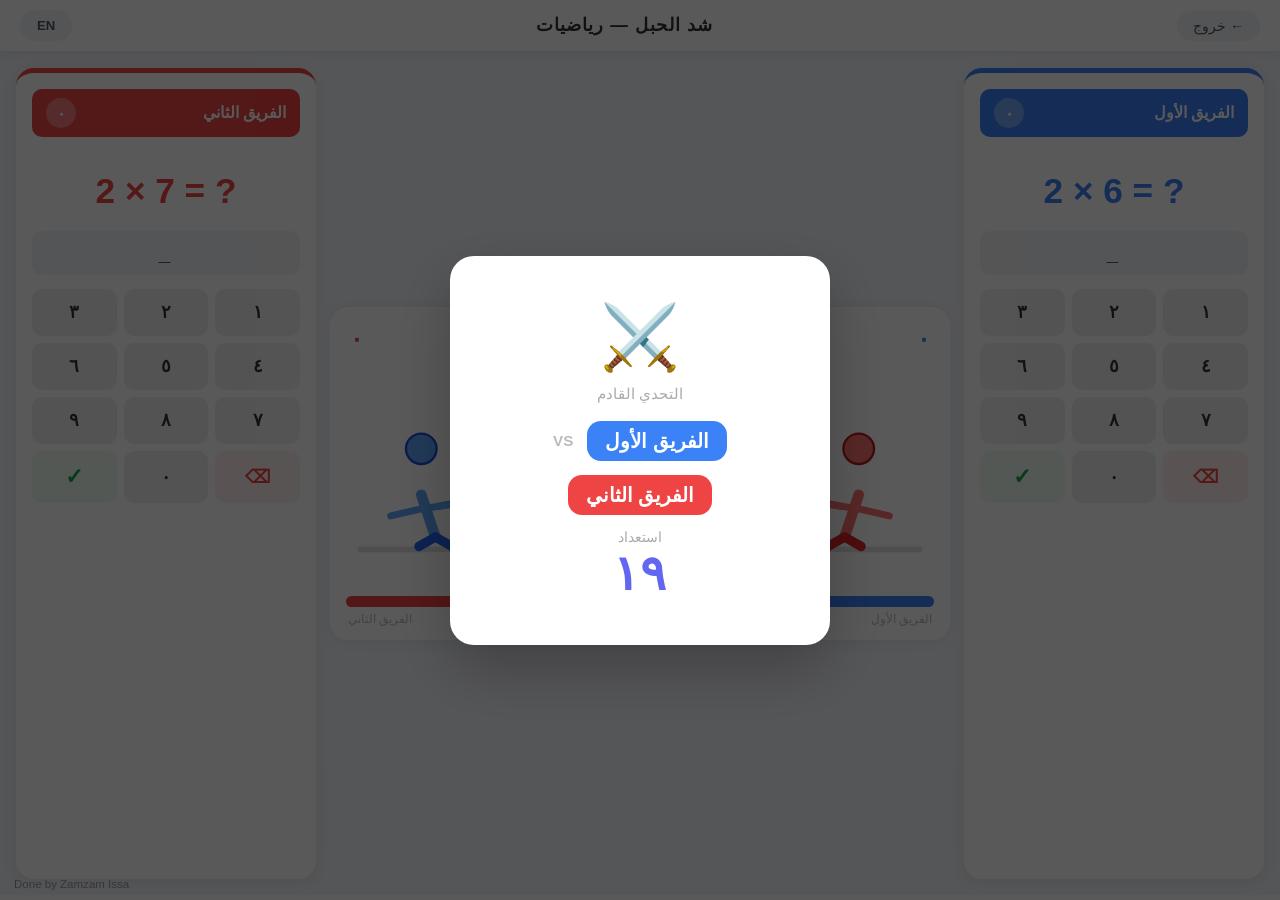
==== Game.html @ d0cdbcdf "Add شد الحبل math game (vanilla HTML/CSS/JS) Competitive tug-of-war math game for 2 players or 2 tea" ====
<!DOCTYPE html>
<html lang="ar">
<head>
  <title>Game Start-Game Calculator</title>
  <meta charset="utf-8">
  <meta name="description" content="Turning ideas into functional apps with a background in software development.">
  <meta name="keywords" content="html,css,javascript">
  <meta name="author" content="Zamzam Issa Al Balushi">
  <meta name="viewport" content="width=device-width, initial-scale=1.0">
  <link rel="stylesheet" href="style.css">
  <script src="lang.js"></script>
</head>
<body>
<!--Header-->
  <div id="game-container">
    <div class="headerForWebsite">
      <button id="homeButton" data-i18n="exitBtn" onclick="goHome()">← خروج</button>
      <h3 id="gameTitle" data-i18n="gameTitle">شد الحبل — رياضيات</h3>
      <div class="header-right">
        <button type="button" id="langToggle" class="lang-toggle" onclick="toggleLang()">EN</button>
        <span id="roundInfo" class="round-info" style="display:none;"></span>
        <div class="gettime" id="tim">⏱ <span id="time">--:--</span></div>
      </div>
    </div>
  </div>

  <div class="gmain">
    <!-- Team 1 -->
    <div class="tp tp1" id="p1">
      <div class="tbadge tbadge1">
        <div class="tname-wrap">
          <span id="lb1" class="tname">الفريق 1</span>
          <span id="lp1" class="tplayer"></span>
        </div>
        <div class="tsc" id="sc1">0</div>
      </div>
      <div class="tq" id="q1">? = 6 × 2</div>
      <div class="tinp" id="in1">_</div>
      <div class="numpad" id="np1"></div>
    </div>

    <!-- Tug Center -->
    <div class="tc">
      <div class="tbox">
        <div class="tscore">
          <span style="color:#3b82f6" id="sc1c">0</span>
          <span style="color:#bbb;font-weight:400;font-size:.85em" data-i18n="pointsLabel">النقاط</span>
          <span style="color:#ef4444" id="sc2c">0</span>
        </div>

        <svg viewBox="0 0 500 185" xmlns="http://www.w3.org/2000/svg" style="width:100%">
          <!-- Ground -->
          <rect x="10" y="156" width="480" height="5" rx="2.5" fill="#e0e0e0"/>
          <!-- Center dashed -->
          <line x1="250" y1="42" x2="250" y2="161" stroke="#ddd" stroke-width="2" stroke-dasharray="6,4"/>

          <!-- ROPE -->
          <line id="rope" x1="148" y1="106" x2="352" y2="106" stroke="#a0712a" stroke-width="5" stroke-linecap="round"/>

          <!-- FLAG -->
          <g id="flag" transform="translate(250,106)">
            <rect x="-2.5" y="-24" width="5" height="34" fill="#555" rx="1"/>
            <polygon points="2.5,-24 28,-14 2.5,-4" fill="#ef4444"/>
          </g>

          <!-- TEAM 1 — blue, left side, pulling right -->
          <!-- Person A (front) -->
          <g stroke-linecap="round" stroke-linejoin="round">
            <circle cx="106" cy="64" r="14" fill="#3b82f6" stroke="#1d4ed8" stroke-width="2"/>
            <circle cx="102" cy="61" r="2.5" fill="#fff"/>
            <circle cx="102" cy="61" r="1.5" fill="#1e3a8a"/>
            <!-- body lean-back -->
            <line x1="118" y1="148" x2="106" y2="100" stroke="#3b82f6" stroke-width="9" stroke-linecap="round"/>
            <!-- legs -->
            <line x1="118" y1="148" x2="134" y2="156" stroke="#1d4ed8" stroke-width="8" stroke-linecap="round"/>
            <line x1="118" y1="148" x2="102" y2="156" stroke="#1d4ed8" stroke-width="8" stroke-linecap="round"/>
            <!-- front arm → rope -->
            <line x1="108" y1="116" x2="150" y2="106" stroke="#3b82f6" stroke-width="6" stroke-linecap="round"/>
            <!-- back arm -->
            <line x1="108" y1="116" x2="78" y2="122" stroke="#3b82f6" stroke-width="6" stroke-linecap="round"/>
          </g>

          <!-- Person B (back) -->
          <g stroke-linecap="round" stroke-linejoin="round">
            <circle cx="64" cy="73" r="13" fill="#60a5fa" stroke="#1d4ed8" stroke-width="2"/>
            <line x1="76" y1="148" x2="64" y2="112" stroke="#60a5fa" stroke-width="9" stroke-linecap="round"/>
            <line x1="76" y1="148" x2="90" y2="156" stroke="#2563eb" stroke-width="8" stroke-linecap="round"/>
            <line x1="76" y1="148" x2="62" y2="156" stroke="#2563eb" stroke-width="8" stroke-linecap="round"/>
            <line x1="64" y1="124" x2="106" y2="118" stroke="#60a5fa" stroke-width="6" stroke-linecap="round"/>
            <line x1="64" y1="124" x2="38" y2="130" stroke="#60a5fa" stroke-width="6" stroke-linecap="round"/>
          </g>

          <!-- TEAM 2 — red, right side, pulling left -->
          <!-- Person A (front) -->
          <g stroke-linecap="round" stroke-linejoin="round">
            <circle cx="394" cy="64" r="14" fill="#ef4444" stroke="#b91c1c" stroke-width="2"/>
            <circle cx="398" cy="61" r="2.5" fill="#fff"/>
            <circle cx="398" cy="61" r="1.5" fill="#5c1a1a"/>
            <line x1="382" y1="148" x2="394" y2="100" stroke="#ef4444" stroke-width="9" stroke-linecap="round"/>
            <line x1="382" y1="148" x2="366" y2="156" stroke="#b91c1c" stroke-width="8" stroke-linecap="round"/>
            <line x1="382" y1="148" x2="398" y2="156" stroke="#b91c1c" stroke-width="8" stroke-linecap="round"/>
            <line x1="392" y1="116" x2="350" y2="106" stroke="#ef4444" stroke-width="6" stroke-linecap="round"/>
            <line x1="392" y1="116" x2="422" y2="122" stroke="#ef4444" stroke-width="6" stroke-linecap="round"/>
          </g>

          <!-- Person B (back) -->
          <g stroke-linecap="round" stroke-linejoin="round">
            <circle cx="436" cy="73" r="13" fill="#f87171" stroke="#b91c1c" stroke-width="2"/>
            <line x1="424" y1="148" x2="436" y2="112" stroke="#f87171" stroke-width="9" stroke-linecap="round"/>
            <line x1="424" y1="148" x2="410" y2="156" stroke="#dc2626" stroke-width="8" stroke-linecap="round"/>
            <line x1="424" y1="148" x2="438" y2="156" stroke="#dc2626" stroke-width="8" stroke-linecap="round"/>
            <line x1="436" y1="124" x2="394" y2="118" stroke="#f87171" stroke-width="6" stroke-linecap="round"/>
            <line x1="436" y1="124" x2="462" y2="130" stroke="#f87171" stroke-width="6" stroke-linecap="round"/>
          </g>
        </svg>

        <div class="barwrap">
          <div class="bar1" id="bar1" style="width:50%"></div>
          <div class="bar2" id="bar2" style="width:50%"></div>
        </div>
        <div class="barlbl">
          <span id="lb1b">الفريق 1</span>
          <span id="lb2b">الفريق 2</span>
        </div>
      </div>
    </div>

    <!-- Team 2 -->
    <div class="tp tp2" id="p2">
      <div class="tbadge tbadge2">
        <div class="tname-wrap">
          <span id="lb2" class="tname">الفريق 2</span>
          <span id="lp2" class="tplayer"></span>
        </div>
        <div class="tsc" id="sc2">0</div>
      </div>
      <div class="tq" id="q2">? = 7 × 2</div>
      <div class="tinp" id="in2">_</div>
      <div class="numpad" id="np2"></div>
    </div>
  </div>
</div>

<!-- READY: تُعرض قبل كل جولة، تعلن اللاعبَين وتعدّ استعداد -->
<div id="readyOverlay">
  <div class="gobox">
    <div class="goem">⚔️</div>
    <div class="golbl" data-i18n="upcomingChallenge">التحدي القادم</div>
    <div class="omatch">
      <span id="readyP1" class="oplayer oplayer1"></span>
      <span class="ovs">VS</span>
      <span id="readyP2" class="oplayer oplayer2"></span>
    </div>
    <div id="readyRoundInfo" class="oroundinfo"></div>
    <div class="ocountdown-label" data-i18n="getReady">استعداد</div>
    <div id="readyCountdown" class="ocountdown">٢٠</div>
  </div>
</div>

<!-- RESULT: تُعرض بعد نهاية كل جولة، تعلن مين أخذ النقطة -->
<div id="resultOverlay">
  <div class="gobox">
    <div class="goem" id="resultEm">🏆</div>
    <div class="golbl" data-i18n="roundResultTitle">نتيجة الجولة</div>
    <div class="oresult" id="resultText">—</div>
    <div class="oscoreline" id="resultScoreline">0 — 0</div>
  </div>
</div>

<!-- GAME OVER -->
<div id="gameover">
  <div class="gobox">
    <div class="goem" id="goem">🏆</div>
    <div class="golbl" data-i18n="winnerLabel">الفائز</div>
    <div class="gowin" id="gowin">—</div>
    <div class="gosc" id="gosc">0 — 0</div>
    <button class="rbtn" data-i18n="playAgain" onclick="back()">العب مرة أخرى</button>
  </div>
</div>

<div class="credit">Done by Zamzam Issa</div>

<script>
const G = {
  active: false, op: 'all', diff: 'medium', mode: 'individual',
  team1Name: '', team2Name: '',
  members1: [], members2: [],
  queue1: [], queue2: [],
  currentP1: '', currentP2: '',
  round: 0, totalRounds: 1, roundDuration: 0,
  roundWins1: 0, roundWins2: 0,       // نقاط الفريقين (جولات مكسوبة) — هذا هو السكور الرسمي للمباراة
  isTiebreaker: false, suddenDeath: false,
  t1: { s: 0, a: '' }, t2: { s: 0, a: '' },   // أداء الجولة الحالية فقط (يصفّر كل جولة)
  q1: null, q2: null,
  left: 0, tmr: null, readyTmr: null, resultTmr: null
};

const READY_SECONDS = 20;   // وقت الاستعداد قبل كل جولة
const RESULT_SECONDS = 3;   // مدة عرض نتيجة الجولة قبل ما ننتقل للي بعدها

function rnd(a, b) { return Math.floor(Math.random() * (b - a + 1)) + a; }

// تنسيق الأرقام حسب اللغة: أرقام هندية (عربية) بوضع العربي، وإلا أرقام غربية عادية
function toAr(n) {
  if (getLang() !== 'ar') return String(n);
  return String(n).replace(/[0-9]/g, d => '٠١٢٣٤٥٦٧٨٩'[d]);
}

// Number ranges per difficulty level
const RANGES = {
  easy:   { mul:[2,9],   add:[2,20],  sub:[5,30],  divB:[2,5],  divA:[2,9]  },
  medium: { mul:[2,12],  add:[5,49],  sub:[10,60], divB:[2,9],  divA:[2,10] },
  hard:   { mul:[7,15],  add:[20,99], sub:[20,99], divB:[2,12], divA:[2,12] }
};

function makeQ(op) {
  const ops = op === 'all' ? ['×', '+', '-', '÷'] : [op];
  const o = ops[rnd(0, ops.length - 1)];
  const r = RANGES[G.diff] || RANGES.medium;
  let a, b, ans;
  if      (o === '×') { a = rnd(...r.mul);  b = rnd(...r.mul);        ans = a * b; }
  else if (o === '+') { a = rnd(...r.add);  b = rnd(...r.add);        ans = a + b; }
  else if (o === '-') { a = rnd(...r.sub);  b = rnd(1, a - 1);        ans = a - b; }
  else                { b = rnd(...r.divB); ans = rnd(...r.divA); a = b * ans;      }
  return { txt: `${toAr(a)} ${o} ${toAr(b)} = ?`, ans: String(ans) };
}

function buildNP(id, t) {
  const el = document.getElementById(id);
  el.innerHTML = '';
  [1,2,3,4,5,6,7,8,9,'⌫',0,'✓'].forEach(v => {
    const btn = document.createElement('button');
    btn.className = 'nb' + (v === '⌫' ? ' ndel' : v === '✓' ? ' nok' : '');
    btn.textContent = (v === '⌫' || v === '✓') ? v : toAr(v);
    if      (v === '⌫') btn.onclick = () => del(t);
    else if (v === '✓') btn.onclick = () => submit(t);
    else                btn.onclick = () => add(t, String(v));
    el.appendChild(btn);
  });
}

function add(t, d) {
  if (!G.active) return;
  const s = t === 1 ? G.t1 : G.t2;
  if (s.a.length >= 4) return;
  s.a += d;
  renderInput(t);
}

function del(t) {
  if (!G.active) return;
  const s = t === 1 ? G.t1 : G.t2;
  s.a = s.a.slice(0, -1);
  renderInput(t);
}

function renderInput(t) {
  const s = t === 1 ? G.t1 : G.t2;
  document.getElementById('in' + t).textContent = s.a ? toAr(s.a) : '_';
}

function submit(t) {
  if (!G.active) return;
  const s = t === 1 ? G.t1 : G.t2;
  const q = t === 1 ? G.q1 : G.q2;
  if (!s.a) return;
  const ok = s.a === q.ans;
  const p = document.getElementById('p' + t);
  p.classList.remove('ag', 'ar');
  void p.offsetWidth;
  p.classList.add(ok ? 'ag' : 'ar');
  if (ok) s.s++;
  s.a = '';
  const nq = makeQ(G.op);
  if (t === 1) { G.q1 = nq; document.getElementById('q1').textContent = nq.txt; }
  else         { G.q2 = nq; document.getElementById('q2').textContent = nq.txt; }
  renderInput(t);
  refresh();

  // في الموت المفاجئ: أول إجابة صحيحة تحسم المباراة فورًا بدون انتظار المؤقت
  if (ok && G.suddenDeath) {
    G.active = false;
    clearInterval(G.tmr);
    if (t === 1) G.roundWins1++; else G.roundWins2++;
    endGame();
  }
}

function refresh() {
  // sc1/sc2: عدد الإجابات الصحيحة بهالجولة فقط (يصفّر كل جولة)
  document.getElementById('sc1').textContent  = toAr(G.t1.s);
  document.getElementById('sc2').textContent  = toAr(G.t2.s);
  // sc1c/sc2c: نقاط الفريق الرسمية (عدد الجولات المكسوبة) — هذا اللي يحدد الفائز بالنهاية
  document.getElementById('sc1c').textContent = toAr(G.roundWins1);
  document.getElementById('sc2c').textContent = toAr(G.roundWins2);
  const tot = G.t1.s + G.t2.s;
  const r   = tot === 0 ? 0.5 : G.t1.s / tot;
  // شد الحبل يعكس أداء الجولة الحالية الحية
  document.getElementById('flag').setAttribute('transform', `translate(${250 + (r - 0.5) * 180},106)`);
  const p1 = Math.round(r * 100);
  document.getElementById('bar1').style.width = p1 + '%';
  document.getElementById('bar2').style.width = (100 - p1) + '%';
}

// ── خلط عشوائي لمصفوفة (Fisher-Yates) ──
function shuffle(arr) {
  const a = arr.slice();
  for (let i = a.length - 1; i > 0; i--) {
    const j = rnd(0, i);
    [a[i], a[j]] = [a[j], a[i]];
  }
  return a;
}

// ── نبني قائمة بطول عدد الجولات: نخلط أعضاء الفريق، ولو الجولات أكثر من عدد
//    الأعضاء نعيد الخلط ونكمل، عشان كل جولة يكون فيها اسم جاهز ──
function buildQueue(members, rounds) {
  let queue = [];
  while (queue.length < rounds) queue = queue.concat(shuffle(members));
  return queue.slice(0, rounds);
}

// النص اللي يوصف الجولة الحالية (يُستخدم بالهيدر وبشاشة الاستعداد)
function roundInfoText() {
  if (G.suddenDeath)  return t('suddenDeath');
  if (G.isTiebreaker) return t('tiebreakerRound');
  if (G.totalRounds > 1) return t('roundOf', toAr(G.round + 1), toAr(G.totalRounds));
  return '';
}

function updateRoundLabels() {
  document.getElementById('lb1').textContent = G.team1Name;
  document.getElementById('lb2').textContent = G.team2Name;

  const roundInfo = document.getElementById('roundInfo');
  const showPlayers = G.totalRounds > 1 || G.isTiebreaker || G.suddenDeath;
  document.getElementById('lp1').textContent = showPlayers ? G.currentP1 : '';
  document.getElementById('lp2').textContent = showPlayers ? G.currentP2 : '';

  const info = roundInfoText();
  roundInfo.style.display = info ? '' : 'none';
  roundInfo.textContent = info;

  document.getElementById('lb1b').textContent = G.team1Name;
  document.getElementById('lb2b').textContent = G.team2Name;
}

// شاشة الاستعداد: تعلن اللاعبَين القادمَين وتعدّ 45 ثانية، وبعدها تستدعي doneFn (بدء الجولة فعليًا)
function showReady(doneFn) {
  G.active = false;
  clearInterval(G.tmr);
  document.getElementById('tim').style.display = 'none';
  updateRoundLabels();

  document.getElementById('readyP1').textContent = G.currentP1;
  document.getElementById('readyP2').textContent = G.currentP2;
  document.getElementById('readyRoundInfo').textContent = roundInfoText();

  let left = READY_SECONDS;
  const countdownEl = document.getElementById('readyCountdown');
  countdownEl.textContent = toAr(left);
  document.getElementById('readyOverlay').style.display = 'flex';

  clearInterval(G.readyTmr);
  G.readyTmr = setInterval(() => {
    left--;
    countdownEl.textContent = toAr(Math.max(left, 0));
    if (left <= 0) {
      clearInterval(G.readyTmr);
      document.getElementById('readyOverlay').style.display = 'none';
      doneFn();
    }
  }, 1000);
}

// شاشة نتيجة الجولة: تعلن مين أخذ النقطة، ثم بعد بضع ثواني تستدعي doneFn (الخطوة التالية)
function showResult(pointTeam, doneFn) {
  G.active = false;
  const em = document.getElementById('resultEm');
  const text = document.getElementById('resultText');
  if (pointTeam === 1) {
    em.textContent = '🏆';
    text.textContent = `${t('tookPoint', G.team1Name)} 🔵`;
  } else if (pointTeam === 2) {
    em.textContent = '🏆';
    text.textContent = `${t('tookPoint', G.team2Name)} 🔴`;
  } else {
    em.textContent = '🤝';
    text.textContent = t('tieRound');
  }
  document.getElementById('resultScoreline').textContent =
    `${G.team1Name}: ${toAr(G.roundWins1)}  —  ${G.team2Name}: ${toAr(G.roundWins2)}`;
  document.getElementById('resultOverlay').style.display = 'flex';

  clearTimeout(G.resultTmr);
  G.resultTmr = setTimeout(() => {
    document.getElementById('resultOverlay').style.display = 'none';
    doneFn();
  }, RESULT_SECONDS * 1000);
}

// الجولة المُجدولة: تاخذ اللاعبين التاليين من الطابور العشوائي لكل فريق
function scheduleRound() {
  G.currentP1 = G.queue1[G.round];
  G.currentP2 = G.queue2[G.round];
  showReady(beginRound);
}

// تعادل الفريقان بالنقاط بعد اكتمال كل الجولات → جولة فاصلة حاسمة بلاعبين عشوائيين
function startTiebreaker() {
  G.isTiebreaker = true;
  G.currentP1 = G.members1[rnd(0, G.members1.length - 1)];
  G.currentP2 = G.members2[rnd(0, G.members2.length - 1)];
  showReady(beginRound);
}

// لو حتى الجولة الفاصلة انتهت بتعادل → موت مفاجئ بدون مؤقت، أول إجابة صحيحة تفوز
function startSuddenDeath() {
  G.suddenDeath = true;
  showReady(beginRound);
}

function beginRound() {
  updateRoundLabels();
  G.q1 = makeQ(G.op);
  G.q2 = makeQ(G.op);
  document.getElementById('q1').textContent = G.q1.txt;
  document.getElementById('q2').textContent = G.q2.txt;
  G.t1.a = ''; G.t2.a = '';
  G.t1.s = 0; G.t2.s = 0; // أداء الجولة يصفّر من جديد لكل جولة
  renderInput(1); renderInput(2);
  refresh();

  G.active = true;
  initTimer();
}

function nextRound() {
  G.round++;
  scheduleRound();
}

function initTimer() {
  clearInterval(G.tmr);
  if (G.suddenDeath || G.roundDuration === 0) { document.getElementById('tim').style.display = 'none'; return; }
  document.getElementById('tim').style.display = '';
  document.getElementById('time').style.color = '#fff';
  G.left = G.roundDuration;
  tick();
  G.tmr = setInterval(tick, 1000);
}

function renderTimer() {
  const m = String(Math.floor(G.left / 60)).padStart(2, '0');
  const s = String(G.left % 60).padStart(2, '0');
  document.getElementById('time').textContent = toAr(m) + ':' + toAr(s);
}

function tick() {
  renderTimer();
  if (G.left <= 10) document.getElementById('time').style.color = '#f87171';
  if (G.left <= 0) {
    clearInterval(G.tmr);
    finishRound();
    return;
  }
  G.left--;
}

// تنتهي كل جولة بمنح نقطة لفريق اللي جاوب أكثر صح فيها، نعرض شاشة النتيجة،
// وبعدها نقرر: جولة جديدة، أو جولة فاصلة (لو تعادل الفريقان بالنقاط)، أو نهاية المباراة
function finishRound() {
  let pointTeam = 0;
  if      (G.t1.s > G.t2.s) { G.roundWins1++; pointTeam = 1; }
  else if (G.t2.s > G.t1.s) { G.roundWins2++; pointTeam = 2; }
  refresh();

  showResult(pointTeam, () => {
    if (G.isTiebreaker) {
      if (G.roundWins1 === G.roundWins2) startSuddenDeath();
      else endGame();
      return;
    }

    if (G.round + 1 < G.totalRounds) {
      nextRound();
    } else if (G.roundWins1 === G.roundWins2) {
      startTiebreaker();
    } else {
      endGame();
    }
  });
}

function endGame() {
  G.active = false;
  clearInterval(G.tmr);
  let w, em;
  if      (G.roundWins1 > G.roundWins2) { w = G.team1Name; em = '🏆'; }
  else if (G.roundWins2 > G.roundWins1) { w = G.team2Name; em = '🏆'; }
  else                                   { w = t('tie');    em = '🤝'; }
  document.getElementById('goem').textContent = em;
  document.getElementById('gowin').textContent = w;
  document.getElementById('gosc').textContent  = `${G.team1Name}: ${toAr(G.roundWins1)}  —  ${G.team2Name}: ${toAr(G.roundWins2)}`;
  document.getElementById('gameover').style.display = 'flex';
}

function goHome() {
  G.active = false;
  clearInterval(G.tmr);
  clearInterval(G.readyTmr);
  clearTimeout(G.resultTmr);
  window.location.href = 'Home.html';
}

function back() { goHome(); }

// يُستدعى تلقائيًا من lang.js كل ما تتغيّر اللغة — نحدّث كل شي متأثر برقم اللغة (أرقام/نصوص ديناميكية)
function onLangChange() {
  document.title = t('pageTitleGame');
  buildNP('np1', 1);
  buildNP('np2', 2);
  renderInput(1);
  renderInput(2);
  refresh();
  updateRoundLabels();
  if (G.roundDuration > 0 && !G.suddenDeath) renderTimer();
}

// ── Read settings from localStorage then start ──
document.addEventListener('DOMContentLoaded', () => {
  document.title = t('pageTitleGame');
  // Map Home.html select values → operator symbols
  const opMap = { all:'all', addition:'+', subtraction:'-', multiplication:'×', division:'÷' };

  G.mode  = localStorage.getItem('game_mode') || 'individual';
  G.team1Name = localStorage.getItem('game_team1_name') || t('fallbackTeam1');
  G.team2Name = localStorage.getItem('game_team2_name') || t('fallbackTeam2');

  try { G.members1 = JSON.parse(localStorage.getItem('game_team1_members') || '[]'); } catch (e) { G.members1 = []; }
  try { G.members2 = JSON.parse(localStorage.getItem('game_team2_members') || '[]'); } catch (e) { G.members2 = []; }
  if (!G.members1.length) G.members1 = [G.team1Name];
  if (!G.members2.length) G.members2 = [G.team2Name];

  G.op   = opMap[localStorage.getItem('game_op')] || 'all';
  G.diff = localStorage.getItem('game_diff') || 'medium';

  // عدد الجولات = أكبر عدد أعضاء بين الفريقين (فردي = عضو واحد لكل جهة = جولة واحدة)
  G.totalRounds    = Math.max(G.members1.length, G.members2.length);
  G.roundDuration  = parseInt(localStorage.getItem('game_time') || '0');
  G.queue1 = buildQueue(G.members1, G.totalRounds);
  G.queue2 = buildQueue(G.members2, G.totalRounds);
  G.round  = 0;

  buildNP('np1', 1);
  buildNP('np2', 2);
  refresh();
  scheduleRound();
});
</script>
</body>
</html>
---- style.css ----
/* ── Reset & Base ── */
*, *::before, *::after {
  margin: 0;
  padding: 0;
  box-sizing: border-box;
}

html, body {
  height: 100%;
  font-family: 'Segoe UI', Tahoma, Arial, sans-serif;
}

/* الاتجاه (rtl/ltr) يتحكم فيه attribute [dir] على <html> (يضبطه lang.js حسب اللغة المختارة) */

/* ── Hero Background ── */
#hero-img {
  min-height: 100vh;
  background: url('img/background.PNG') center center / cover no-repeat fixed;
  display: flex;
  align-items: center;
  justify-content: center;
  padding: 24px 16px;
  position: relative;
}

#hero-img::before {
  content: '';
  position: fixed;
  inset: 0;
  background: linear-gradient(135deg,
    rgba(10, 20, 80, 0.72) 0%,
    rgba(80, 10, 30, 0.62) 100%);
  z-index: 0;
}

/* ── Card ── */
.container-box {
  position: relative;
  z-index: 1;
  background: rgba(255, 255, 255, 0.10);
  backdrop-filter: blur(18px);
  -webkit-backdrop-filter: blur(18px);
  border: 1px solid rgba(255, 255, 255, 0.22);
  border-radius: 24px;
  padding: 44px 40px 36px;
  max-width: 520px;
  width: 100%;
  box-shadow: 0 24px 64px rgba(0, 0, 0, 0.40);
  text-align: center;
}

/* ── Title ── */
#TimeForPlay {
  font-size: 2.4em;
  font-weight: 800;
  color: #ffffff;
  letter-spacing: 2px;
  margin-bottom: 8px;
  text-shadow: 0 2px 12px rgba(0, 0, 0, 0.4);
  min-height: 1.3em;
}

/* subtitle */
.container-box > p {
  color: rgba(255, 255, 255, 0.78);
  font-size: 0.97em;
  margin-bottom: 32px;
  line-height: 1.6;
}

/* ── Credit ── */
.credit {
  position: fixed;
  bottom: 10px;
  inset-inline-end: 14px;
  font-size: 0.72em;
  color: #999;
  z-index: 1;
  pointer-events: none;
}

#hero-img .credit {
  color: rgba(255, 255, 255, 0.55);
}

/* ── Language Toggle (AR/EN) ── */
.lang-toggle {
  padding: 7px 16px;
  border: 1.5px solid rgba(255, 255, 255, 0.35);
  border-radius: 20px;
  background: rgba(255, 255, 255, 0.12);
  color: #ffffff;
  font-size: 0.82em;
  font-weight: 700;
  cursor: pointer;
  font-family: inherit;
  transition: background 0.2s;
}

.lang-toggle:hover {
  background: rgba(255, 255, 255, 0.22);
}

/* على صفحة Home: زر عائم بأعلى الصفحة */
body#hero-img > .lang-toggle {
  position: fixed;
  top: 18px;
  inset-inline-end: 18px;
  z-index: 2;
}

/* ── Mode Toggle (فردي / جماعي) ── */
.mode-toggle {
  display: flex;
  gap: 8px;
  background: rgba(255, 255, 255, 0.10);
  border: 1.5px solid rgba(255, 255, 255, 0.22);
  border-radius: 14px;
  padding: 5px;
  margin-bottom: 22px;
}

.mode-btn {
  flex: 1;
  padding: 10px;
  border: none;
  border-radius: 10px;
  background: transparent;
  color: rgba(255, 255, 255, 0.7);
  font-size: 0.92em;
  font-weight: 600;
  cursor: pointer;
  font-family: inherit;
  transition: background 0.2s, color 0.2s;
}

.mode-btn.active {
  background: linear-gradient(135deg, #6366f1, #a855f7);
  color: #ffffff;
}

/* ── Team Groups (وضع جماعي) ── */
.team-group {
  background: rgba(255, 255, 255, 0.06);
  border: 1px solid rgba(255, 255, 255, 0.14);
  border-radius: 16px;
  padding: 14px;
  margin-bottom: 14px;
}

.members-list {
  display: flex;
  flex-direction: column;
  gap: 8px;
  margin: 4px 0 10px;
}

.member-row {
  display: flex;
  align-items: center;
  gap: 8px;
}

.member-input {
  flex: 1;
  padding: 10px 14px;
  background: rgba(255, 255, 255, 0.12);
  border: 1.5px solid rgba(255, 255, 255, 0.26);
  border-radius: 10px;
  font-size: 0.92em;
  color: #ffffff;
  outline: none;
  text-align: start;
  transition: border-color 0.2s, background 0.2s;
}

.member-input::placeholder {
  color: rgba(255, 255, 255, 0.5);
}

.member-input:focus {
  border-color: rgba(255, 255, 255, 0.65);
  background: rgba(255, 255, 255, 0.20);
}

.remove-member-btn {
  flex-shrink: 0;
  width: 30px;
  height: 30px;
  border: none;
  border-radius: 8px;
  background: rgba(239, 68, 68, 0.25);
  color: #fecaca;
  font-size: 1em;
  cursor: pointer;
  transition: background 0.2s;
}

.remove-member-btn:hover {
  background: rgba(239, 68, 68, 0.45);
}

.add-member-btn {
  width: 100%;
  padding: 9px;
  border: 1.5px dashed rgba(255, 255, 255, 0.35);
  border-radius: 10px;
  background: transparent;
  color: rgba(255, 255, 255, 0.85);
  font-size: 0.85em;
  cursor: pointer;
  font-family: inherit;
  transition: background 0.2s, opacity 0.2s;
}

.add-member-btn:hover {
  background: rgba(255, 255, 255, 0.10);
}

.add-member-btn:disabled {
  opacity: 0.45;
  cursor: not-allowed;
}

.team-hint {
  margin-top: 6px;
  font-size: 0.72em;
  color: rgba(255, 255, 255, 0.5);
  text-align: start;
}

/* ── Team Inputs ── */
.irow-teams {
  display: flex;
  align-items: center;
  gap: 10px;
  margin-bottom: 12px;
}

.idot-teams {
  width: 14px;
  height: 14px;
  border-radius: 50%;
  flex-shrink: 0;
  box-shadow: 0 0 0 3px rgba(255, 255, 255, 0.25);
}

.input-teams {
  flex: 1;
  padding: 12px 16px;
  background: rgba(255, 255, 255, 0.15);
  border: 1.5px solid rgba(255, 255, 255, 0.30);
  border-radius: 12px;
  font-size: 1em;
  color: #ffffff;
  outline: none;
  transition: border-color 0.2s, background 0.2s;
  text-align: start;
}

.input-teams::placeholder {
  color: rgba(255, 255, 255, 0.55);
}

.input-teams:focus {
  border-color: rgba(255, 255, 255, 0.70);
  background: rgba(255, 255, 255, 0.22);
}

/* ── Settings Section ── */
.srow {
  margin-top: 22px;
  display: flex;
  flex-direction: row;
  gap: 10px;
  align-items: flex-end;
}

.select-group {
  flex: 1;
  display: flex;
  flex-direction: column;
  gap: 6px;
  text-align: start;
}

.select-group h3 {
  font-size: 0.82em;
  font-weight: 600;
  color: rgba(255, 255, 255, 0.75);
  letter-spacing: 0.3px;
  white-space: nowrap;
}

.srow select {
  width: 100%;
  padding: 11px 10px;
  background: rgba(255, 255, 255, 0.13);
  border: 1.5px solid rgba(255, 255, 255, 0.28);
  border-radius: 11px;
  font-size: 0.88em;
  color: #ffffff;
  outline: none;
  cursor: pointer;
  transition: border-color 0.2s, background 0.2s;
  appearance: none;
  -webkit-appearance: none;
  background-image: url("data:image/svg+xml,%3Csvg xmlns='http://www.w3.org/2000/svg' width='12' height='8' viewBox='0 0 12 8'%3E%3Cpath d='M1 1l5 5 5-5' stroke='rgba(255,255,255,.7)' stroke-width='1.8' fill='none' stroke-linecap='round'/%3E%3C/svg%3E");
  background-repeat: no-repeat;
  padding-inline-start: 28px;
}

/* موضع سهم القائمة المنسدلة يختلف حسب الاتجاه */
[dir="rtl"] .srow select { background-position: left 10px center; }
[dir="ltr"] .srow select { background-position: right 10px center; }

.srow select:focus {
  border-color: rgba(255, 255, 255, 0.65);
  background-color: rgba(255, 255, 255, 0.20);
}

.srow select option {
  background: #1e1e3f;
  color: #fff;
}

@media (max-width: 400px) {
  .srow {
    flex-direction: column;
  }
}

/* ── Start Button ── */
#startGame {
  display: block;
  width: 100%;
  margin-top: 28px;
  padding: 15px;
  background: linear-gradient(135deg, #6366f1, #a855f7);
  color: #ffffff;
  border: none;
  border-radius: 50px;
  font-size: 1.15em;
  font-weight: 700;
  letter-spacing: 1px;
  cursor: pointer;
  box-shadow: 0 6px 24px rgba(99, 102, 241, 0.50);
  transition: transform 0.2s, box-shadow 0.2s, opacity 0.2s;
}

#startGame:hover {
  transform: translateY(-2px);
  box-shadow: 0 10px 32px rgba(99, 102, 241, 0.65);
}

#startGame:active {
  transform: translateY(0);
  opacity: 0.9;
}

/* ── Responsive (Home) ── */
@media (max-width: 520px) {
  .container-box {
    padding: 32px 22px 28px;
  }

  #TimeForPlay {
    font-size: 1.8em;
  }
}


/* ═══════════════════════════════════════
   GAME PAGE — Game.html
═══════════════════════════════════════ */

#game-container {
  width: 100%;
}

/* ── Header ── */
.headerForWebsite {
  background: #ffffff;
  border-bottom: 1px solid #ebebeb;
  padding: 10px 20px;
  display: flex;
  align-items: center;
  justify-content: space-between;
  box-shadow: 0 2px 10px rgba(0, 0, 0, 0.06);
  position: sticky;
  top: 0;
  z-index: 10;
}

#homeButton {
  padding: 7px 16px;
  background: #f3f4f6;
  border: none;
  border-radius: 20px;
  font-size: 0.88em;
  color: #555;
  cursor: pointer;
  transition: background 0.2s, color 0.2s;
  font-family: inherit;
}

#homeButton:hover {
  background: #e5e7eb;
  color: #222;
}

#gameTitle {
  font-size: 1.1em;
  font-weight: 700;
  color: #333;
  letter-spacing: 1px;
}

.header-right {
  display: flex;
  align-items: center;
  gap: 8px;
}

/* داخل هيدر Game.html (خلفية بيضاء) لازم لون غامق بدل الستايل الفاتح المصمم لخلفية Home الغامقة */
.header-right .lang-toggle {
  background: #f3f4f6;
  border-color: transparent;
  color: #555;
}

.header-right .lang-toggle:hover {
  background: #e5e7eb;
  color: #222;
}

.round-info {
  background: #eef2ff;
  color: #4f46e5;
  padding: 5px 12px;
  border-radius: 16px;
  font-size: 0.8em;
  font-weight: 700;
  white-space: nowrap;
}

.gettime {
  background: #1e1e2e;
  color: #ffffff;
  padding: 6px 16px;
  border-radius: 20px;
  font-size: 0.88em;
  display: flex;
  align-items: center;
  gap: 5px;
  min-width: 80px;
  justify-content: center;
}

#time {
  font-weight: 700;
  letter-spacing: 1px;
}

/* ── Main Game Area ── */
.gmain {
  display: flex;
  flex-direction: row;
  gap: 14px;
  padding: 16px;
  min-height: calc(100vh - 57px);
  background: #f4f6fb;
  align-items: stretch;
}

/* ── Team Panels ── */
.tp {
  flex: 1;
  max-width: 300px;
  background: #ffffff;
  border-radius: 18px;
  padding: 16px;
  display: flex;
  flex-direction: column;
  align-items: center;
  box-shadow: 0 2px 16px rgba(0, 0, 0, 0.07);
  gap: 0;
}

.tp1 { border-top: 5px solid #3b82f6; }
.tp2 { border-top: 5px solid #ef4444; }

/* Badge */
.tbadge {
  width: 100%;
  padding: 9px 14px;
  border-radius: 10px;
  color: #ffffff;
  display: flex;
  justify-content: space-between;
  align-items: center;
  font-weight: 700;
  font-size: 1em;
  margin-bottom: 14px;
}

.tbadge1 { background: #3b82f6; }
.tbadge2 { background: #ef4444; }

.tname-wrap {
  display: flex;
  flex-direction: column;
  align-items: flex-start;
  gap: 2px;
  overflow: hidden;
}

.tname {
  font-size: 1em;
  font-weight: 700;
  white-space: nowrap;
  overflow: hidden;
  text-overflow: ellipsis;
  max-width: 150px;
}

.tplayer {
  font-size: 0.72em;
  font-weight: 500;
  opacity: 0.85;
  white-space: nowrap;
  overflow: hidden;
  text-overflow: ellipsis;
  max-width: 150px;
}

.tsc {
  background: rgba(255, 255, 255, 0.30);
  border-radius: 50%;
  width: 30px;
  height: 30px;
  display: flex;
  align-items: center;
  justify-content: center;
  font-weight: 700;
  font-size: 1em;
}

/* Question */
.tq {
  font-size: 2.2em;
  font-weight: 800;
  text-align: center;
  margin: 12px 0;
  min-height: 56px;
  display: flex;
  align-items: center;
  justify-content: center;
  width: 100%;
}

.tp1 .tq { color: #3b82f6; }
.tp2 .tq { color: #ef4444; }

/* Answer Display */
.tinp {
  width: 100%;
  background: #f3f4f6;
  border-radius: 10px;
  padding: 10px 14px;
  text-align: center;
  font-size: 1.3em;
  font-weight: 600;
  margin-bottom: 14px;
  min-height: 44px;
  color: #333;
  letter-spacing: 3px;
}

/* Numpad */
.numpad {
  display: grid;
  grid-template-columns: repeat(3, 1fr);
  gap: 7px;
  width: 100%;
}

.nb {
  padding: 13px 0;
  border: none;
  border-radius: 10px;
  font-size: 1.1em;
  font-weight: 600;
  cursor: pointer;
  background: #f0f0f0;
  color: #333;
  transition: background 0.12s, transform 0.1s;
  font-family: inherit;
}

.nb:hover  { background: #e4e4e4; }
.nb:active { transform: scale(0.93); }

.ndel { background: #fff0f0; color: #ef4444; }
.ndel:hover { background: #ffe4e4; }

.nok { background: #f0fdf4; color: #16a34a; font-size: 1.35em; }
.nok:hover { background: #dcfce7; }

/* ── Center Tug Section ── */
.tc {
  flex: 1.6;
  display: flex;
  flex-direction: column;
  align-items: center;
  justify-content: center;
  min-width: 260px;
}

.tbox {
  background: #ffffff;
  border-radius: 18px;
  padding: 18px 16px 14px;
  box-shadow: 0 2px 16px rgba(0, 0, 0, 0.07);
  width: 100%;
}

.tscore {
  display: flex;
  justify-content: space-between;
  align-items: center;
  font-size: 1.5em;
  font-weight: 800;
  margin-bottom: 10px;
  padding: 0 4px;
}

/* Progress Bar */
.barwrap {
  display: flex;
  height: 11px;
  border-radius: 20px;
  overflow: hidden;
  background: #eee;
  margin-top: 12px;
}

.bar1 {
  height: 100%;
  background: #3b82f6;
  transition: width 0.5s ease;
}

.bar2 {
  height: 100%;
  background: #ef4444;
  transition: width 0.5s ease;
}

.barlbl {
  display: flex;
  justify-content: space-between;
  font-size: 0.72em;
  color: #bbb;
  margin-top: 5px;
  padding: 0 2px;
}

/* ── Game Over / Ready / Result Overlays ── */
#gameover, #readyOverlay, #resultOverlay {
  display: none;
  position: fixed;
  inset: 0;
  background: rgba(0, 0, 0, 0.65);
  align-items: center;
  justify-content: center;
  z-index: 99;
}

/* ── Ready screen (استعداد) ── */
.omatch {
  display: flex;
  align-items: center;
  justify-content: center;
  gap: 14px;
  margin: 18px 0 10px;
  flex-wrap: wrap;
}

.oplayer {
  font-size: 1.25em;
  font-weight: 800;
  padding: 8px 18px;
  border-radius: 14px;
  color: #ffffff;
  max-width: 160px;
  overflow: hidden;
  text-overflow: ellipsis;
  white-space: nowrap;
}

.oplayer1 { background: #3b82f6; }
.oplayer2 { background: #ef4444; }

.ovs {
  font-weight: 700;
  color: #bbb;
  font-size: 0.95em;
}

.oroundinfo {
  color: #999;
  font-size: 0.9em;
  margin-bottom: 10px;
}

.ocountdown-label {
  color: #aaa;
  font-size: 0.85em;
  margin-top: 14px;
}

.ocountdown {
  font-size: 3em;
  font-weight: 800;
  color: #6366f1;
  letter-spacing: 1px;
}

/* ── Result screen (نتيجة الجولة) ── */
.oresult {
  font-size: 1.5em;
  font-weight: 800;
  color: #222;
  margin: 16px 0 8px;
}

.oscoreline {
  color: #999;
  font-size: 0.95em;
  margin-bottom: 8px;
}

.gobox {
  background: #ffffff;
  border-radius: 24px;
  padding: 44px 40px;
  text-align: center;
  max-width: 380px;
  width: 90%;
  box-shadow: 0 24px 60px rgba(0, 0, 0, 0.25);
  animation: popIn 0.3s ease;
}

@keyframes popIn {
  from { transform: scale(0.85); opacity: 0; }
  to   { transform: scale(1);    opacity: 1; }
}

.goem  { font-size: 4em; margin-bottom: 10px; }
.golbl { color: #aaa; font-size: 0.95em; margin-bottom: 6px; }
.gowin { font-size: 2.1em; font-weight: 800; color: #222; margin-bottom: 6px; }
.gosc  { color: #bbb; font-size: 0.9em; margin-bottom: 28px; }

.rbtn {
  background: linear-gradient(135deg, #6366f1, #a855f7);
  color: #ffffff;
  border: none;
  padding: 13px 32px;
  border-radius: 50px;
  font-size: 1em;
  font-weight: 700;
  cursor: pointer;
  box-shadow: 0 6px 20px rgba(99, 102, 241, 0.4);
  transition: transform 0.2s, box-shadow 0.2s;
  font-family: inherit;
}

.rbtn:hover {
  transform: translateY(-2px);
  box-shadow: 0 10px 28px rgba(99, 102, 241, 0.55);
}

/* ── Answer Feedback Animations ── */
@keyframes flash-green {
  0%, 100% { background: #ffffff; }
  50%       { background: #dcfce7; }
}

@keyframes flash-red {
  0%, 100% { background: #ffffff; }
  50%       { background: #fee2e2; }
}

.ag { animation: flash-green 0.5s ease; }
.ar { animation: flash-red   0.5s ease; }

/* ── Responsive (Game) ── */
@media (max-width: 768px) {
  .gmain {
    flex-direction: column;
    padding: 12px;
    gap: 12px;
    min-height: unset;
  }

  .tp { max-width: 100%; }
  .tc { min-width: unset; }

  .tq { font-size: 1.8em; }
}
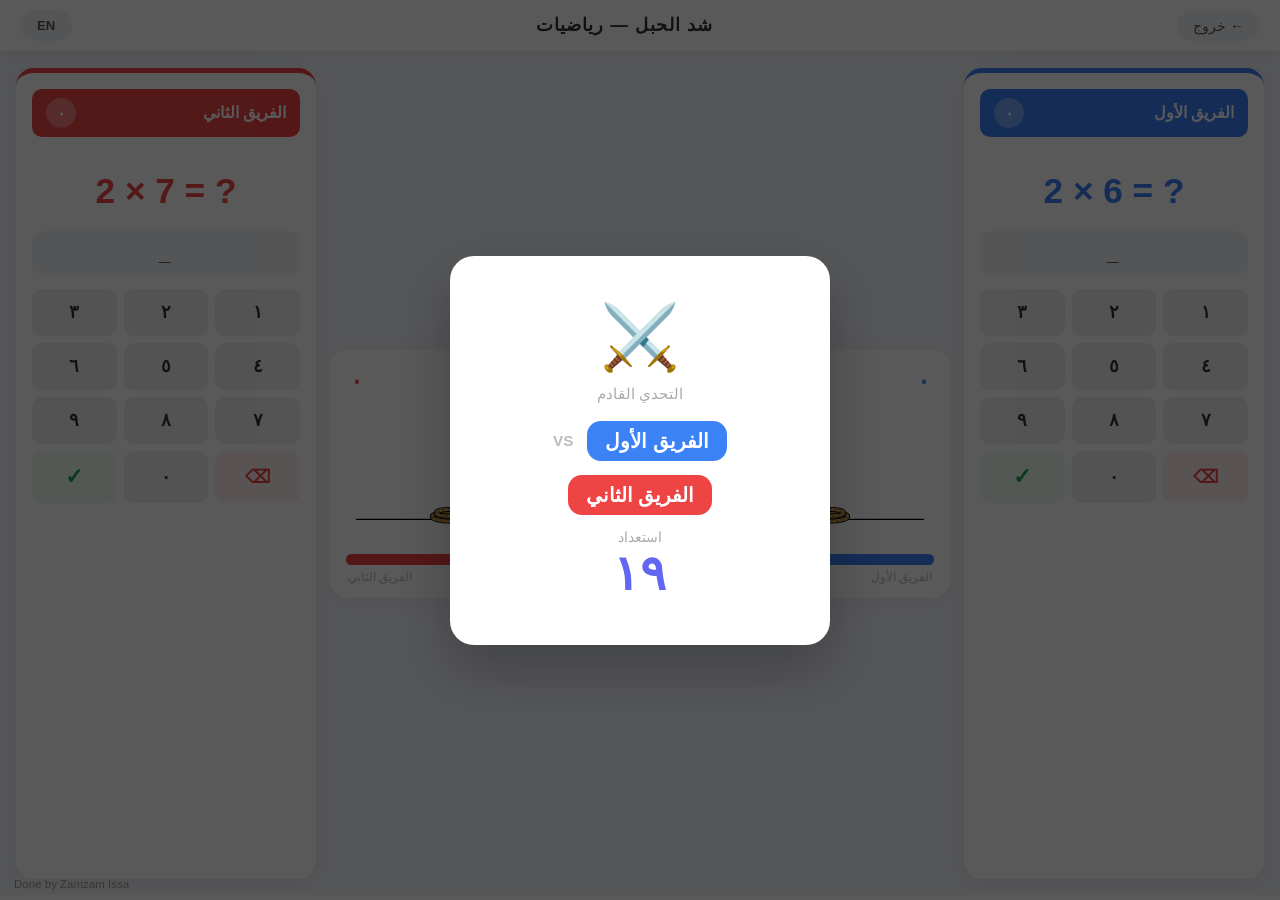
==== commit edc7ff61: "Add files via upload" ====
--- a/Game.html
+++ b/Game.html
@@ -9,6 +9,7 @@
   <meta name="viewport" content="width=device-width, initial-scale=1.0">
   <link rel="stylesheet" href="style.css">
   <script src="lang.js"></script>
+  <script src="tug-scene.js"></script>
 </head>
 <body>
 <!--Header-->
@@ -48,71 +49,7 @@
           <span style="color:#ef4444" id="sc2c">0</span>
         </div>
 
-        <svg viewBox="0 0 500 185" xmlns="http://www.w3.org/2000/svg" style="width:100%">
-          <!-- Ground -->
-          <rect x="10" y="156" width="480" height="5" rx="2.5" fill="#e0e0e0"/>
-          <!-- Center dashed -->
-          <line x1="250" y1="42" x2="250" y2="161" stroke="#ddd" stroke-width="2" stroke-dasharray="6,4"/>
-
-          <!-- ROPE -->
-          <line id="rope" x1="148" y1="106" x2="352" y2="106" stroke="#a0712a" stroke-width="5" stroke-linecap="round"/>
-
-          <!-- FLAG -->
-          <g id="flag" transform="translate(250,106)">
-            <rect x="-2.5" y="-24" width="5" height="34" fill="#555" rx="1"/>
-            <polygon points="2.5,-24 28,-14 2.5,-4" fill="#ef4444"/>
-          </g>
-
-          <!-- TEAM 1 — blue, left side, pulling right -->
-          <!-- Person A (front) -->
-          <g stroke-linecap="round" stroke-linejoin="round">
-            <circle cx="106" cy="64" r="14" fill="#3b82f6" stroke="#1d4ed8" stroke-width="2"/>
-            <circle cx="102" cy="61" r="2.5" fill="#fff"/>
-            <circle cx="102" cy="61" r="1.5" fill="#1e3a8a"/>
-            <!-- body lean-back -->
-            <line x1="118" y1="148" x2="106" y2="100" stroke="#3b82f6" stroke-width="9" stroke-linecap="round"/>
-            <!-- legs -->
-            <line x1="118" y1="148" x2="134" y2="156" stroke="#1d4ed8" stroke-width="8" stroke-linecap="round"/>
-            <line x1="118" y1="148" x2="102" y2="156" stroke="#1d4ed8" stroke-width="8" stroke-linecap="round"/>
-            <!-- front arm → rope -->
-            <line x1="108" y1="116" x2="150" y2="106" stroke="#3b82f6" stroke-width="6" stroke-linecap="round"/>
-            <!-- back arm -->
-            <line x1="108" y1="116" x2="78" y2="122" stroke="#3b82f6" stroke-width="6" stroke-linecap="round"/>
-          </g>
-
-          <!-- Person B (back) -->
-          <g stroke-linecap="round" stroke-linejoin="round">
-            <circle cx="64" cy="73" r="13" fill="#60a5fa" stroke="#1d4ed8" stroke-width="2"/>
-            <line x1="76" y1="148" x2="64" y2="112" stroke="#60a5fa" stroke-width="9" stroke-linecap="round"/>
-            <line x1="76" y1="148" x2="90" y2="156" stroke="#2563eb" stroke-width="8" stroke-linecap="round"/>
-            <line x1="76" y1="148" x2="62" y2="156" stroke="#2563eb" stroke-width="8" stroke-linecap="round"/>
-            <line x1="64" y1="124" x2="106" y2="118" stroke="#60a5fa" stroke-width="6" stroke-linecap="round"/>
-            <line x1="64" y1="124" x2="38" y2="130" stroke="#60a5fa" stroke-width="6" stroke-linecap="round"/>
-          </g>
-
-          <!-- TEAM 2 — red, right side, pulling left -->
-          <!-- Person A (front) -->
-          <g stroke-linecap="round" stroke-linejoin="round">
-            <circle cx="394" cy="64" r="14" fill="#ef4444" stroke="#b91c1c" stroke-width="2"/>
-            <circle cx="398" cy="61" r="2.5" fill="#fff"/>
-            <circle cx="398" cy="61" r="1.5" fill="#5c1a1a"/>
-            <line x1="382" y1="148" x2="394" y2="100" stroke="#ef4444" stroke-width="9" stroke-linecap="round"/>
-            <line x1="382" y1="148" x2="366" y2="156" stroke="#b91c1c" stroke-width="8" stroke-linecap="round"/>
-            <line x1="382" y1="148" x2="398" y2="156" stroke="#b91c1c" stroke-width="8" stroke-linecap="round"/>
-            <line x1="392" y1="116" x2="350" y2="106" stroke="#ef4444" stroke-width="6" stroke-linecap="round"/>
-            <line x1="392" y1="116" x2="422" y2="122" stroke="#ef4444" stroke-width="6" stroke-linecap="round"/>
-          </g>
-
-          <!-- Person B (back) -->
-          <g stroke-linecap="round" stroke-linejoin="round">
-            <circle cx="436" cy="73" r="13" fill="#f87171" stroke="#b91c1c" stroke-width="2"/>
-            <line x1="424" y1="148" x2="436" y2="112" stroke="#f87171" stroke-width="9" stroke-linecap="round"/>
-            <line x1="424" y1="148" x2="410" y2="156" stroke="#dc2626" stroke-width="8" stroke-linecap="round"/>
-            <line x1="424" y1="148" x2="438" y2="156" stroke="#dc2626" stroke-width="8" stroke-linecap="round"/>
-            <line x1="436" y1="124" x2="394" y2="118" stroke="#f87171" stroke-width="6" stroke-linecap="round"/>
-            <line x1="436" y1="124" x2="462" y2="130" stroke="#f87171" stroke-width="6" stroke-linecap="round"/>
-          </g>
-        </svg>
+        <svg id="tugScene" class="tug-scene" viewBox="0 88 900 210" xmlns="http://www.w3.org/2000/svg" role="img" aria-label="شد الحبل"></svg>
 
         <div class="barwrap">
           <div class="bar1" id="bar1" style="width:50%"></div>
@@ -276,6 +213,7 @@
   else         { G.q2 = nq; document.getElementById('q2').textContent = nq.txt; }
   renderInput(t);
   refresh();
+  if (ok) TugScene.shake();
 
   // في الموت المفاجئ: أول إجابة صحيحة تحسم المباراة فورًا بدون انتظار المؤقت
   if (ok && G.suddenDeath) {
@@ -296,7 +234,7 @@
   const tot = G.t1.s + G.t2.s;
   const r   = tot === 0 ? 0.5 : G.t1.s / tot;
   // شد الحبل يعكس أداء الجولة الحالية الحية
-  document.getElementById('flag').setAttribute('transform', `translate(${250 + (r - 0.5) * 180},106)`);
+  TugScene.update(r);
   const p1 = Math.round(r * 100);
   document.getElementById('bar1').style.width = p1 + '%';
   document.getElementById('bar2').style.width = (100 - p1) + '%';
--- a/style.css
+++ b/style.css
@@ -808,4 +808,17 @@
   .tc { min-width: unset; }
 
   .tq { font-size: 1.8em; }
-}+}
+/* ── مشهد شد الحبل (tug-scene.js) ── */
+.tug-scene { display: block; width: 100%; height: auto; overflow: hidden; }
+.tug-scene .tow-rig { transition: transform 0.8s cubic-bezier(0.34, 1.56, 0.64, 1); }
+.tug-scene .tow-kid { transform-box: fill-box; transform-origin: 55% 100%; }
+.tug-scene.is-tugging .tow-kid { animation: tow-tug 0.16s ease-in-out 6 alternate; }
+@keyframes tow-tug {
+  from { transform: rotate(-3deg) translateX(-1px); }
+  to   { transform: rotate(2deg) translateX(1.5px); }
+}
+@media (prefers-reduced-motion: reduce) {
+  .tug-scene .tow-rig { transition-duration: 0.25s; transition-timing-function: ease-out; }
+  .tug-scene.is-tugging .tow-kid { animation: none; }
+}
